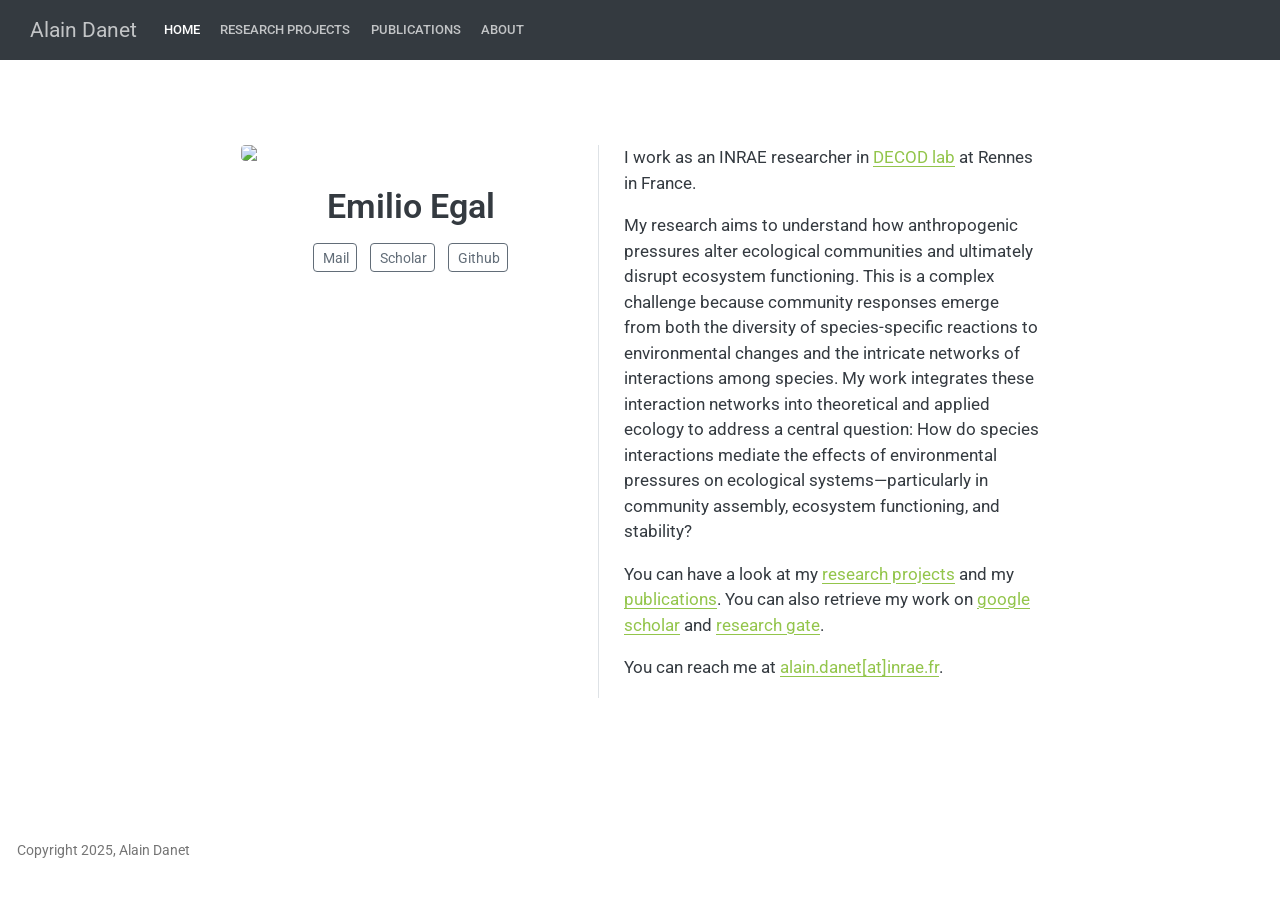
==== docs/index.html @ 9a88ab3a "first launch of website" ====
<!DOCTYPE html>
<html xmlns="http://www.w3.org/1999/xhtml" lang="en" xml:lang="en"><head>

<meta charset="utf-8">
<meta name="generator" content="quarto-1.4.549">

<meta name="viewport" content="width=device-width, initial-scale=1.0, user-scalable=yes">


<title>Alain Danet - Emilio Egal</title>
<style>
code{white-space: pre-wrap;}
span.smallcaps{font-variant: small-caps;}
div.columns{display: flex; gap: min(4vw, 1.5em);}
div.column{flex: auto; overflow-x: auto;}
div.hanging-indent{margin-left: 1.5em; text-indent: -1.5em;}
ul.task-list{list-style: none;}
ul.task-list li input[type="checkbox"] {
  width: 0.8em;
  margin: 0 0.8em 0.2em -1em; /* quarto-specific, see https://github.com/quarto-dev/quarto-cli/issues/4556 */ 
  vertical-align: middle;
}
</style>


<script src="site_libs/quarto-nav/quarto-nav.js"></script>
<script src="site_libs/quarto-nav/headroom.min.js"></script>
<script src="site_libs/clipboard/clipboard.min.js"></script>
<script src="site_libs/quarto-search/autocomplete.umd.js"></script>
<script src="site_libs/quarto-search/fuse.min.js"></script>
<script src="site_libs/quarto-search/quarto-search.js"></script>
<meta name="quarto:offset" content="./">
<link href="./img/logo.png" rel="icon" type="image/png">
<script src="site_libs/quarto-html/quarto.js"></script>
<script src="site_libs/quarto-html/popper.min.js"></script>
<script src="site_libs/quarto-html/tippy.umd.min.js"></script>
<link href="site_libs/quarto-html/tippy.css" rel="stylesheet">
<link href="site_libs/quarto-html/quarto-syntax-highlighting.css" rel="stylesheet" id="quarto-text-highlighting-styles">
<script src="site_libs/bootstrap/bootstrap.min.js"></script>
<link href="site_libs/bootstrap/bootstrap-icons.css" rel="stylesheet">
<link href="site_libs/bootstrap/bootstrap.min.css" rel="stylesheet" id="quarto-bootstrap" data-mode="light">
<script id="quarto-search-options" type="application/json">{
  "location": "navbar",
  "copy-button": false,
  "collapse-after": 3,
  "panel-placement": "end",
  "type": "overlay",
  "limit": 50,
  "keyboard-shortcut": [
    "f",
    "/",
    "s"
  ],
  "show-item-context": false,
  "language": {
    "search-no-results-text": "No results",
    "search-matching-documents-text": "matching documents",
    "search-copy-link-title": "Copy link to search",
    "search-hide-matches-text": "Hide additional matches",
    "search-more-match-text": "more match in this document",
    "search-more-matches-text": "more matches in this document",
    "search-clear-button-title": "Clear",
    "search-text-placeholder": "",
    "search-detached-cancel-button-title": "Cancel",
    "search-submit-button-title": "Submit",
    "search-label": "Search"
  }
}</script>


<link rel="stylesheet" href="styles.css">
</head>

<body class="nav-fixed fullcontent">

<div id="quarto-search-results"></div>
  <header id="quarto-header" class="headroom fixed-top">
    <nav class="navbar navbar-expand-lg " data-bs-theme="dark">
      <div class="navbar-container container-fluid">
      <div class="navbar-brand-container mx-auto">
    <a class="navbar-brand" href="./index.html">
    <span class="navbar-title">Alain Danet</span>
    </a>
  </div>
            <div id="quarto-search" class="" title="Search"></div>
          <button class="navbar-toggler" type="button" data-bs-toggle="collapse" data-bs-target="#navbarCollapse" aria-controls="navbarCollapse" aria-expanded="false" aria-label="Toggle navigation" onclick="if (window.quartoToggleHeadroom) { window.quartoToggleHeadroom(); }">
  <span class="navbar-toggler-icon"></span>
</button>
          <div class="collapse navbar-collapse" id="navbarCollapse">
            <ul class="navbar-nav navbar-nav-scroll me-auto">
  <li class="nav-item">
    <a class="nav-link active" href="./index.html" aria-current="page"> 
<span class="menu-text">Home</span></a>
  </li>  
  <li class="nav-item">
    <a class="nav-link" href="./project.html"> 
<span class="menu-text">Research projects</span></a>
  </li>  
  <li class="nav-item">
    <a class="nav-link" href="./publications.html"> 
<span class="menu-text">Publications</span></a>
  </li>  
  <li class="nav-item">
    <a class="nav-link" href="./about.html"> 
<span class="menu-text">About</span></a>
  </li>  
</ul>
          </div> <!-- /navcollapse -->
          <div class="quarto-navbar-tools">
</div>
      </div> <!-- /container-fluid -->
    </nav>
</header>
<!-- content -->
<div id="quarto-content" class="quarto-container page-columns page-rows-contents page-layout-article page-navbar">
<!-- sidebar -->
<!-- margin-sidebar -->
    
<!-- main -->
<main class="content" id="quarto-document-content">




<div class="quarto-about-trestles content">
  <div class="about-entity">
    <img src="img/alain_capybara_tanya.png" class="about-image
  rounded " style="width: 20em;">
<header id="title-block-header" class="quarto-title-block default">
<div class="quarto-title">
<h1 class="title">Emilio Egal</h1>
</div>
<div class="quarto-title-meta">
  </div>
</header>
    <div class="about-links">
  <a href="mailto:alain.danet@inrae.fr" class="about-link" rel="" target="">
    <i class="bi bi-mailbox"></i>
     <span class="about-link-text">Mail</span>
  </a>
  <a href="https://scholar.google.com/citations?user=iijI6msAAAAJ&amp;hl=en" class="about-link" rel="" target="">
    <i class="bi bi-google"></i>
     <span class="about-link-text">Scholar</span>
  </a>
  <a href="https://github.com/alaindanet" class="about-link" rel="" target="">
    <i class="bi bi-github"></i>
     <span class="about-link-text">Github</span>
  </a>
</div>
  </div>
  <div class="about-contents"><div id="hero-heading">
<p>I work as an INRAE researcher in <a href="https://www.umr-decod.fr/en">DECOD lab</a> at Rennes in France.</p>
<p>My research aims to understand how anthropogenic pressures alter ecological communities and ultimately disrupt ecosystem functioning. This is a complex challenge because community responses emerge from both the diversity of species-specific reactions to environmental changes and the intricate networks of interactions among species. My work integrates these interaction networks into theoretical and applied ecology to address a central question: How do species interactions mediate the effects of environmental pressures on ecological systems—particularly in community assembly, ecosystem functioning, and stability?</p>
<p>You can have a look at my <a href="project.html">research projects</a> and my <a href="publications.html">publications</a>. You can also retrieve my work on <a href="https://scholar.google.com/citations?user=iijI6msAAAAJ&amp;hl=en">google scholar</a> and <a href="https://www.researchgate.net/profile/Alain-Danet">research gate</a>.</p>
<p>You can reach me at <a href="mailto:alain.danet@inrae.fr">alain.danet[at]inrae.fr</a>.</p>
</div></div>
</div>





</main> <!-- /main -->
<script id="quarto-html-after-body" type="application/javascript">
window.document.addEventListener("DOMContentLoaded", function (event) {
  const toggleBodyColorMode = (bsSheetEl) => {
    const mode = bsSheetEl.getAttribute("data-mode");
    const bodyEl = window.document.querySelector("body");
    if (mode === "dark") {
      bodyEl.classList.add("quarto-dark");
      bodyEl.classList.remove("quarto-light");
    } else {
      bodyEl.classList.add("quarto-light");
      bodyEl.classList.remove("quarto-dark");
    }
  }
  const toggleBodyColorPrimary = () => {
    const bsSheetEl = window.document.querySelector("link#quarto-bootstrap");
    if (bsSheetEl) {
      toggleBodyColorMode(bsSheetEl);
    }
  }
  toggleBodyColorPrimary();  
  const isCodeAnnotation = (el) => {
    for (const clz of el.classList) {
      if (clz.startsWith('code-annotation-')) {                     
        return true;
      }
    }
    return false;
  }
  const clipboard = new window.ClipboardJS('.code-copy-button', {
    text: function(trigger) {
      const codeEl = trigger.previousElementSibling.cloneNode(true);
      for (const childEl of codeEl.children) {
        if (isCodeAnnotation(childEl)) {
          childEl.remove();
        }
      }
      return codeEl.innerText;
    }
  });
  clipboard.on('success', function(e) {
    // button target
    const button = e.trigger;
    // don't keep focus
    button.blur();
    // flash "checked"
    button.classList.add('code-copy-button-checked');
    var currentTitle = button.getAttribute("title");
    button.setAttribute("title", "Copied!");
    let tooltip;
    if (window.bootstrap) {
      button.setAttribute("data-bs-toggle", "tooltip");
      button.setAttribute("data-bs-placement", "left");
      button.setAttribute("data-bs-title", "Copied!");
      tooltip = new bootstrap.Tooltip(button, 
        { trigger: "manual", 
          customClass: "code-copy-button-tooltip",
          offset: [0, -8]});
      tooltip.show();    
    }
    setTimeout(function() {
      if (tooltip) {
        tooltip.hide();
        button.removeAttribute("data-bs-title");
        button.removeAttribute("data-bs-toggle");
        button.removeAttribute("data-bs-placement");
      }
      button.setAttribute("title", currentTitle);
      button.classList.remove('code-copy-button-checked');
    }, 1000);
    // clear code selection
    e.clearSelection();
  });
  function tippyHover(el, contentFn, onTriggerFn, onUntriggerFn) {
    const config = {
      allowHTML: true,
      maxWidth: 500,
      delay: 100,
      arrow: false,
      appendTo: function(el) {
          return el.parentElement;
      },
      interactive: true,
      interactiveBorder: 10,
      theme: 'quarto',
      placement: 'bottom-start',
    };
    if (contentFn) {
      config.content = contentFn;
    }
    if (onTriggerFn) {
      config.onTrigger = onTriggerFn;
    }
    if (onUntriggerFn) {
      config.onUntrigger = onUntriggerFn;
    }
    window.tippy(el, config); 
  }
  const noterefs = window.document.querySelectorAll('a[role="doc-noteref"]');
  for (var i=0; i<noterefs.length; i++) {
    const ref = noterefs[i];
    tippyHover(ref, function() {
      // use id or data attribute instead here
      let href = ref.getAttribute('data-footnote-href') || ref.getAttribute('href');
      try { href = new URL(href).hash; } catch {}
      const id = href.replace(/^#\/?/, "");
      const note = window.document.getElementById(id);
      return note.innerHTML;
    });
  }
  const xrefs = window.document.querySelectorAll('a.quarto-xref');
  const processXRef = (id, note) => {
    // Strip column container classes
    const stripColumnClz = (el) => {
      el.classList.remove("page-full", "page-columns");
      if (el.children) {
        for (const child of el.children) {
          stripColumnClz(child);
        }
      }
    }
    stripColumnClz(note)
    if (id === null || id.startsWith('sec-')) {
      // Special case sections, only their first couple elements
      const container = document.createElement("div");
      if (note.children && note.children.length > 2) {
        container.appendChild(note.children[0].cloneNode(true));
        for (let i = 1; i < note.children.length; i++) {
          const child = note.children[i];
          if (child.tagName === "P" && child.innerText === "") {
            continue;
          } else {
            container.appendChild(child.cloneNode(true));
            break;
          }
        }
        if (window.Quarto?.typesetMath) {
          window.Quarto.typesetMath(container);
        }
        return container.innerHTML
      } else {
        if (window.Quarto?.typesetMath) {
          window.Quarto.typesetMath(note);
        }
        return note.innerHTML;
      }
    } else {
      // Remove any anchor links if they are present
      const anchorLink = note.querySelector('a.anchorjs-link');
      if (anchorLink) {
        anchorLink.remove();
      }
      if (window.Quarto?.typesetMath) {
        window.Quarto.typesetMath(note);
      }
      // TODO in 1.5, we should make sure this works without a callout special case
      if (note.classList.contains("callout")) {
        return note.outerHTML;
      } else {
        return note.innerHTML;
      }
    }
  }
  for (var i=0; i<xrefs.length; i++) {
    const xref = xrefs[i];
    tippyHover(xref, undefined, function(instance) {
      instance.disable();
      let url = xref.getAttribute('href');
      let hash = undefined; 
      if (url.startsWith('#')) {
        hash = url;
      } else {
        try { hash = new URL(url).hash; } catch {}
      }
      if (hash) {
        const id = hash.replace(/^#\/?/, "");
        const note = window.document.getElementById(id);
        if (note !== null) {
          try {
            const html = processXRef(id, note.cloneNode(true));
            instance.setContent(html);
          } finally {
            instance.enable();
            instance.show();
          }
        } else {
          // See if we can fetch this
          fetch(url.split('#')[0])
          .then(res => res.text())
          .then(html => {
            const parser = new DOMParser();
            const htmlDoc = parser.parseFromString(html, "text/html");
            const note = htmlDoc.getElementById(id);
            if (note !== null) {
              const html = processXRef(id, note);
              instance.setContent(html);
            } 
          }).finally(() => {
            instance.enable();
            instance.show();
          });
        }
      } else {
        // See if we can fetch a full url (with no hash to target)
        // This is a special case and we should probably do some content thinning / targeting
        fetch(url)
        .then(res => res.text())
        .then(html => {
          const parser = new DOMParser();
          const htmlDoc = parser.parseFromString(html, "text/html");
          const note = htmlDoc.querySelector('main.content');
          if (note !== null) {
            // This should only happen for chapter cross references
            // (since there is no id in the URL)
            // remove the first header
            if (note.children.length > 0 && note.children[0].tagName === "HEADER") {
              note.children[0].remove();
            }
            const html = processXRef(null, note);
            instance.setContent(html);
          } 
        }).finally(() => {
          instance.enable();
          instance.show();
        });
      }
    }, function(instance) {
    });
  }
      let selectedAnnoteEl;
      const selectorForAnnotation = ( cell, annotation) => {
        let cellAttr = 'data-code-cell="' + cell + '"';
        let lineAttr = 'data-code-annotation="' +  annotation + '"';
        const selector = 'span[' + cellAttr + '][' + lineAttr + ']';
        return selector;
      }
      const selectCodeLines = (annoteEl) => {
        const doc = window.document;
        const targetCell = annoteEl.getAttribute("data-target-cell");
        const targetAnnotation = annoteEl.getAttribute("data-target-annotation");
        const annoteSpan = window.document.querySelector(selectorForAnnotation(targetCell, targetAnnotation));
        const lines = annoteSpan.getAttribute("data-code-lines").split(",");
        const lineIds = lines.map((line) => {
          return targetCell + "-" + line;
        })
        let top = null;
        let height = null;
        let parent = null;
        if (lineIds.length > 0) {
            //compute the position of the single el (top and bottom and make a div)
            const el = window.document.getElementById(lineIds[0]);
            top = el.offsetTop;
            height = el.offsetHeight;
            parent = el.parentElement.parentElement;
          if (lineIds.length > 1) {
            const lastEl = window.document.getElementById(lineIds[lineIds.length - 1]);
            const bottom = lastEl.offsetTop + lastEl.offsetHeight;
            height = bottom - top;
          }
          if (top !== null && height !== null && parent !== null) {
            // cook up a div (if necessary) and position it 
            let div = window.document.getElementById("code-annotation-line-highlight");
            if (div === null) {
              div = window.document.createElement("div");
              div.setAttribute("id", "code-annotation-line-highlight");
              div.style.position = 'absolute';
              parent.appendChild(div);
            }
            div.style.top = top - 2 + "px";
            div.style.height = height + 4 + "px";
            div.style.left = 0;
            let gutterDiv = window.document.getElementById("code-annotation-line-highlight-gutter");
            if (gutterDiv === null) {
              gutterDiv = window.document.createElement("div");
              gutterDiv.setAttribute("id", "code-annotation-line-highlight-gutter");
              gutterDiv.style.position = 'absolute';
              const codeCell = window.document.getElementById(targetCell);
              const gutter = codeCell.querySelector('.code-annotation-gutter');
              gutter.appendChild(gutterDiv);
            }
            gutterDiv.style.top = top - 2 + "px";
            gutterDiv.style.height = height + 4 + "px";
          }
          selectedAnnoteEl = annoteEl;
        }
      };
      const unselectCodeLines = () => {
        const elementsIds = ["code-annotation-line-highlight", "code-annotation-line-highlight-gutter"];
        elementsIds.forEach((elId) => {
          const div = window.document.getElementById(elId);
          if (div) {
            div.remove();
          }
        });
        selectedAnnoteEl = undefined;
      };
        // Handle positioning of the toggle
    window.addEventListener(
      "resize",
      throttle(() => {
        elRect = undefined;
        if (selectedAnnoteEl) {
          selectCodeLines(selectedAnnoteEl);
        }
      }, 10)
    );
    function throttle(fn, ms) {
    let throttle = false;
    let timer;
      return (...args) => {
        if(!throttle) { // first call gets through
            fn.apply(this, args);
            throttle = true;
        } else { // all the others get throttled
            if(timer) clearTimeout(timer); // cancel #2
            timer = setTimeout(() => {
              fn.apply(this, args);
              timer = throttle = false;
            }, ms);
        }
      };
    }
      // Attach click handler to the DT
      const annoteDls = window.document.querySelectorAll('dt[data-target-cell]');
      for (const annoteDlNode of annoteDls) {
        annoteDlNode.addEventListener('click', (event) => {
          const clickedEl = event.target;
          if (clickedEl !== selectedAnnoteEl) {
            unselectCodeLines();
            const activeEl = window.document.querySelector('dt[data-target-cell].code-annotation-active');
            if (activeEl) {
              activeEl.classList.remove('code-annotation-active');
            }
            selectCodeLines(clickedEl);
            clickedEl.classList.add('code-annotation-active');
          } else {
            // Unselect the line
            unselectCodeLines();
            clickedEl.classList.remove('code-annotation-active');
          }
        });
      }
  const findCites = (el) => {
    const parentEl = el.parentElement;
    if (parentEl) {
      const cites = parentEl.dataset.cites;
      if (cites) {
        return {
          el,
          cites: cites.split(' ')
        };
      } else {
        return findCites(el.parentElement)
      }
    } else {
      return undefined;
    }
  };
  var bibliorefs = window.document.querySelectorAll('a[role="doc-biblioref"]');
  for (var i=0; i<bibliorefs.length; i++) {
    const ref = bibliorefs[i];
    const citeInfo = findCites(ref);
    if (citeInfo) {
      tippyHover(citeInfo.el, function() {
        var popup = window.document.createElement('div');
        citeInfo.cites.forEach(function(cite) {
          var citeDiv = window.document.createElement('div');
          citeDiv.classList.add('hanging-indent');
          citeDiv.classList.add('csl-entry');
          var biblioDiv = window.document.getElementById('ref-' + cite);
          if (biblioDiv) {
            citeDiv.innerHTML = biblioDiv.innerHTML;
          }
          popup.appendChild(citeDiv);
        });
        return popup.innerHTML;
      });
    }
  }
});
</script>
</div> <!-- /content -->
<footer class="footer">
  <div class="nav-footer">
    <div class="nav-footer-left">
<p>Copyright 2025, Alain Danet</p>
</div>   
    <div class="nav-footer-center">
      &nbsp;
    </div>
    <div class="nav-footer-right">
      <ul class="footer-items list-unstyled">
    <li class="nav-item compact">
    <a class="nav-link" href="https://github.com/alaindanet">
      <i class="bi bi-github" role="img">
</i> 
    </a>
  </li>  
</ul>
    </div>
  </div>
</footer>




</body></html>
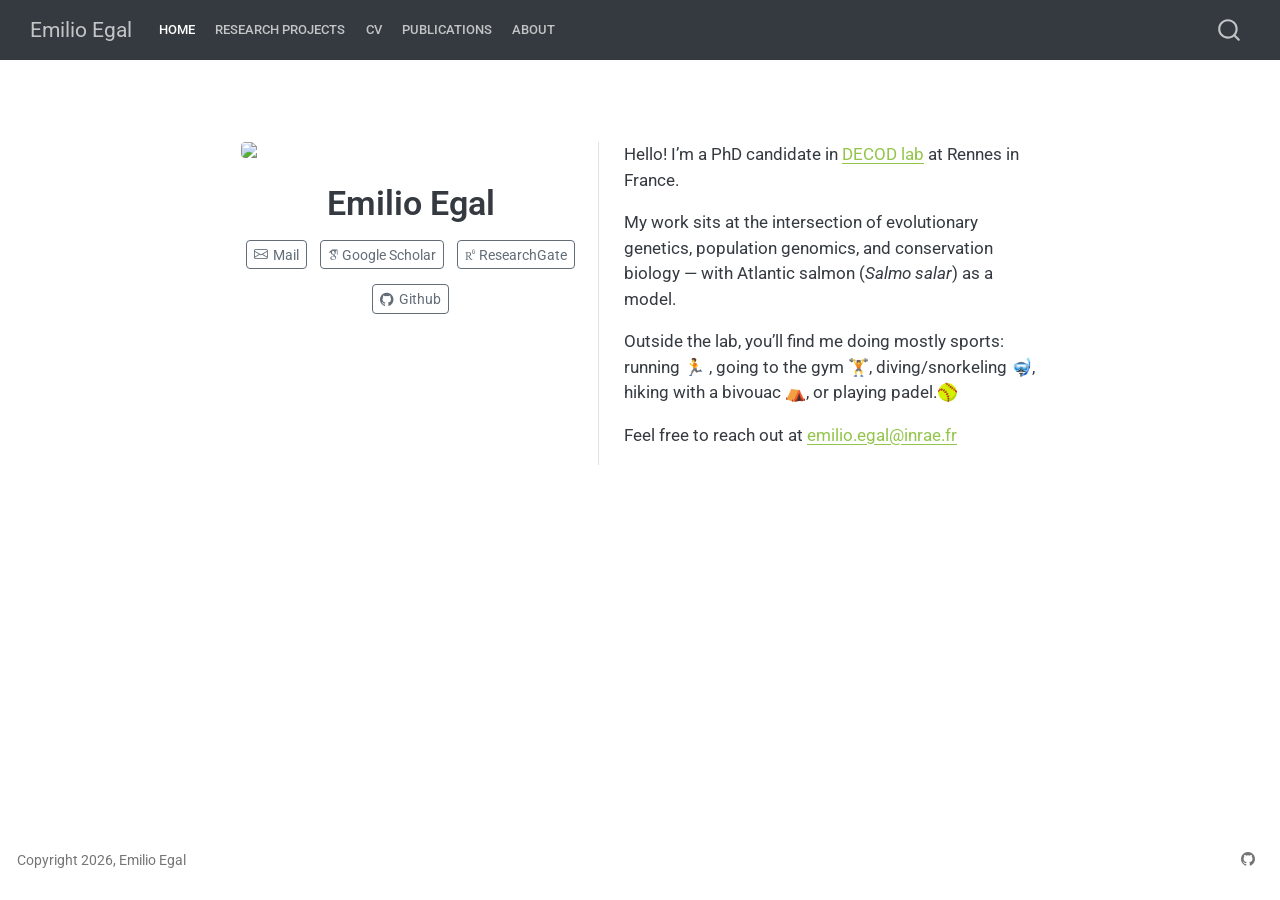
==== commit bf6fefad: "Update website" ====
--- a/docs/index.html
+++ b/docs/index.html
@@ -7,7 +7,7 @@
 <meta name="viewport" content="width=device-width, initial-scale=1.0, user-scalable=yes">
 
 
-<title>Alain Danet - Emilio Egal</title>
+<title>Emilio Egal</title>
 <style>
 code{white-space: pre-wrap;}
 span.smallcaps{font-variant: small-caps;}
@@ -30,7 +30,7 @@
 <script src="site_libs/quarto-search/fuse.min.js"></script>
 <script src="site_libs/quarto-search/quarto-search.js"></script>
 <meta name="quarto:offset" content="./">
-<link href="./img/logo.png" rel="icon" type="image/png">
+<link href="./img/dna_logo.png" rel="icon" type="image/png">
 <script src="site_libs/quarto-html/quarto.js"></script>
 <script src="site_libs/quarto-html/popper.min.js"></script>
 <script src="site_libs/quarto-html/tippy.umd.min.js"></script>
@@ -39,6 +39,8 @@
 <script src="site_libs/bootstrap/bootstrap.min.js"></script>
 <link href="site_libs/bootstrap/bootstrap-icons.css" rel="stylesheet">
 <link href="site_libs/bootstrap/bootstrap.min.css" rel="stylesheet" id="quarto-bootstrap" data-mode="light">
+<link href="site_libs/quarto-contrib/academicons-1.9.4/all.css" rel="stylesheet">
+<link href="site_libs/quarto-contrib/academicons-1.9.4/size.css" rel="stylesheet">
 <script id="quarto-search-options" type="application/json">{
   "location": "navbar",
   "copy-button": false,
@@ -79,7 +81,7 @@
       <div class="navbar-container container-fluid">
       <div class="navbar-brand-container mx-auto">
     <a class="navbar-brand" href="./index.html">
-    <span class="navbar-title">Alain Danet</span>
+    <span class="navbar-title">Emilio Egal</span>
     </a>
   </div>
             <div id="quarto-search" class="" title="Search"></div>
@@ -95,6 +97,10 @@
   <li class="nav-item">
     <a class="nav-link" href="./project.html"> 
 <span class="menu-text">Research projects</span></a>
+  </li>  
+  <li class="nav-item">
+    <a class="nav-link" href="./CV.html"> 
+<span class="menu-text">CV</span></a>
   </li>  
   <li class="nav-item">
     <a class="nav-link" href="./publications.html"> 
@@ -124,7 +130,7 @@
 
 <div class="quarto-about-trestles content">
   <div class="about-entity">
-    <img src="img/alain_capybara_tanya.png" class="about-image
+    <img src="img/emilio_profile_photo.JPG" class="about-image
   rounded " style="width: 20em;">
 <header id="title-block-header" class="quarto-title-block default">
 <div class="quarto-title">
@@ -134,25 +140,27 @@
   </div>
 </header>
     <div class="about-links">
-  <a href="mailto:alain.danet@inrae.fr" class="about-link" rel="" target="">
-    <i class="bi bi-mailbox"></i>
+  <a href="mailto:emilio.egal@inrae.fr" class="about-link" rel="" target="">
+    <i class="bi bi-envelope"></i>
      <span class="about-link-text">Mail</span>
   </a>
-  <a href="https://scholar.google.com/citations?user=iijI6msAAAAJ&amp;hl=en" class="about-link" rel="" target="">
-    <i class="bi bi-google"></i>
-     <span class="about-link-text">Scholar</span>
+  <a href="https://scholar.google.com/citations?user=6egnV8QAAAAJ&amp;hl=fr" class="about-link" rel="" target="">
+     <span class="about-link-text"><i class="ai  ai-google-scholar" aria-label="google-scholar"></i> Google Scholar</span>
   </a>
-  <a href="https://github.com/alaindanet" class="about-link" rel="" target="">
+  <a href="https://www.researchgate.net/profile/Emilio-Egal-2" class="about-link" rel="" target="">
+     <span class="about-link-text"><i class="ai  ai-researchgate" aria-label="researchgate"></i> ResearchGate</span>
+  </a>
+  <a href="https://github.com/EmilioEgal" class="about-link" rel="" target="">
     <i class="bi bi-github"></i>
      <span class="about-link-text">Github</span>
   </a>
 </div>
   </div>
   <div class="about-contents"><div id="hero-heading">
-<p>I work as an INRAE researcher in <a href="https://www.umr-decod.fr/en">DECOD lab</a> at Rennes in France.</p>
-<p>My research aims to understand how anthropogenic pressures alter ecological communities and ultimately disrupt ecosystem functioning. This is a complex challenge because community responses emerge from both the diversity of species-specific reactions to environmental changes and the intricate networks of interactions among species. My work integrates these interaction networks into theoretical and applied ecology to address a central question: How do species interactions mediate the effects of environmental pressures on ecological systems—particularly in community assembly, ecosystem functioning, and stability?</p>
-<p>You can have a look at my <a href="project.html">research projects</a> and my <a href="publications.html">publications</a>. You can also retrieve my work on <a href="https://scholar.google.com/citations?user=iijI6msAAAAJ&amp;hl=en">google scholar</a> and <a href="https://www.researchgate.net/profile/Alain-Danet">research gate</a>.</p>
-<p>You can reach me at <a href="mailto:alain.danet@inrae.fr">alain.danet[at]inrae.fr</a>.</p>
+<p>Hello! I’m a PhD candidate in <a href="https://www.umr-decod.fr/en">DECOD lab</a> at Rennes in France.</p>
+<p>My work sits at the intersection of evolutionary genetics, population genomics, and conservation biology — with Atlantic salmon (<em>Salmo salar</em>) as a model.</p>
+<p>Outside the lab, you’ll find me doing mostly sports: running 🏃 , going to the gym 🏋️, diving/snorkeling 🤿, hiking with a bivouac ⛺, or playing padel.🥎</p>
+<p>Feel free to reach out at <a href="mailto:emilio.egal@inrae.fr">emilio.egal@inrae.fr</a></p>
 </div></div>
 </div>
 
@@ -545,7 +553,7 @@
 <footer class="footer">
   <div class="nav-footer">
     <div class="nav-footer-left">
-<p>Copyright 2025, Alain Danet</p>
+<p>Copyright 2026, Emilio Egal</p>
 </div>   
     <div class="nav-footer-center">
       &nbsp;
@@ -553,7 +561,7 @@
     <div class="nav-footer-right">
       <ul class="footer-items list-unstyled">
     <li class="nav-item compact">
-    <a class="nav-link" href="https://github.com/alaindanet">
+    <a class="nav-link" href="https://github.com/EmilioEgal">
       <i class="bi bi-github" role="img">
 </i> 
     </a>
--- a/docs/site_libs/quarto-html/quarto-syntax-highlighting.css
+++ b/docs/site_libs/quarto-html/quarto-syntax-highlighting.css
@@ -0,0 +1,203 @@
+/* quarto syntax highlight colors */
+:root {
+  --quarto-hl-ot-color: #003B4F;
+  --quarto-hl-at-color: #657422;
+  --quarto-hl-ss-color: #20794D;
+  --quarto-hl-an-color: #5E5E5E;
+  --quarto-hl-fu-color: #4758AB;
+  --quarto-hl-st-color: #20794D;
+  --quarto-hl-cf-color: #003B4F;
+  --quarto-hl-op-color: #5E5E5E;
+  --quarto-hl-er-color: #AD0000;
+  --quarto-hl-bn-color: #AD0000;
+  --quarto-hl-al-color: #AD0000;
+  --quarto-hl-va-color: #111111;
+  --quarto-hl-bu-color: inherit;
+  --quarto-hl-ex-color: inherit;
+  --quarto-hl-pp-color: #AD0000;
+  --quarto-hl-in-color: #5E5E5E;
+  --quarto-hl-vs-color: #20794D;
+  --quarto-hl-wa-color: #5E5E5E;
+  --quarto-hl-do-color: #5E5E5E;
+  --quarto-hl-im-color: #00769E;
+  --quarto-hl-ch-color: #20794D;
+  --quarto-hl-dt-color: #AD0000;
+  --quarto-hl-fl-color: #AD0000;
+  --quarto-hl-co-color: #5E5E5E;
+  --quarto-hl-cv-color: #5E5E5E;
+  --quarto-hl-cn-color: #8f5902;
+  --quarto-hl-sc-color: #5E5E5E;
+  --quarto-hl-dv-color: #AD0000;
+  --quarto-hl-kw-color: #003B4F;
+}
+
+/* other quarto variables */
+:root {
+  --quarto-font-monospace: SFMono-Regular, Menlo, Monaco, Consolas, "Liberation Mono", "Courier New", monospace;
+}
+
+pre > code.sourceCode > span {
+  color: #003B4F;
+}
+
+code span {
+  color: #003B4F;
+}
+
+code.sourceCode > span {
+  color: #003B4F;
+}
+
+div.sourceCode,
+div.sourceCode pre.sourceCode {
+  color: #003B4F;
+}
+
+code span.ot {
+  color: #003B4F;
+  font-style: inherit;
+}
+
+code span.at {
+  color: #657422;
+  font-style: inherit;
+}
+
+code span.ss {
+  color: #20794D;
+  font-style: inherit;
+}
+
+code span.an {
+  color: #5E5E5E;
+  font-style: inherit;
+}
+
+code span.fu {
+  color: #4758AB;
+  font-style: inherit;
+}
+
+code span.st {
+  color: #20794D;
+  font-style: inherit;
+}
+
+code span.cf {
+  color: #003B4F;
+  font-style: inherit;
+}
+
+code span.op {
+  color: #5E5E5E;
+  font-style: inherit;
+}
+
+code span.er {
+  color: #AD0000;
+  font-style: inherit;
+}
+
+code span.bn {
+  color: #AD0000;
+  font-style: inherit;
+}
+
+code span.al {
+  color: #AD0000;
+  font-style: inherit;
+}
+
+code span.va {
+  color: #111111;
+  font-style: inherit;
+}
+
+code span.bu {
+  font-style: inherit;
+}
+
+code span.ex {
+  font-style: inherit;
+}
+
+code span.pp {
+  color: #AD0000;
+  font-style: inherit;
+}
+
+code span.in {
+  color: #5E5E5E;
+  font-style: inherit;
+}
+
+code span.vs {
+  color: #20794D;
+  font-style: inherit;
+}
+
+code span.wa {
+  color: #5E5E5E;
+  font-style: italic;
+}
+
+code span.do {
+  color: #5E5E5E;
+  font-style: italic;
+}
+
+code span.im {
+  color: #00769E;
+  font-style: inherit;
+}
+
+code span.ch {
+  color: #20794D;
+  font-style: inherit;
+}
+
+code span.dt {
+  color: #AD0000;
+  font-style: inherit;
+}
+
+code span.fl {
+  color: #AD0000;
+  font-style: inherit;
+}
+
+code span.co {
+  color: #5E5E5E;
+  font-style: inherit;
+}
+
+code span.cv {
+  color: #5E5E5E;
+  font-style: italic;
+}
+
+code span.cn {
+  color: #8f5902;
+  font-style: inherit;
+}
+
+code span.sc {
+  color: #5E5E5E;
+  font-style: inherit;
+}
+
+code span.dv {
+  color: #AD0000;
+  font-style: inherit;
+}
+
+code span.kw {
+  color: #003B4F;
+  font-style: inherit;
+}
+
+.prevent-inlining {
+  content: "</";
+}
+
+/*# sourceMappingURL=debc5d5d77c3f9108843748ff7464032.css.map */
--- a/docs/site_libs/quarto-contrib/academicons-1.9.4/all.css
+++ b/docs/site_libs/quarto-contrib/academicons-1.9.4/all.css
@@ -0,0 +1,738 @@
+/*
+ *  Academicons 1.9.4 by James Walsh (https://github.com/jpswalsh) and Katja Bercic (https://github.com/katjabercic)
+ *  Fonts generated using FontForge - https://fontforge.org
+ *  Square icons designed to be used alongside Font Awesome square icons - https://fortawesome.github.io/Font-Awesome/
+ *  Licenses - Font: SIL OFL 1.1, CSS: MIT License
+ */
+@font-face {
+  font-family: 'Academicons';
+  font-style: normal;
+  font-weight: 400;
+  font-display: block;
+  src: url('1e21o67/academicons.eot');
+  src: url('1e21o67/academicons.eot') format('embedded-opentype'),
+    url('1e21o67/academicons.ttf') format('truetype'),
+    url('1e21o67/academicons.woff') format('woff'),
+    url('1e21o67/academicons.svg') format('svg');
+}
+
+.ai {
+  font-family: 'Academicons';
+  font-weight: 400;
+  -moz-osx-font-smoothing: grayscale;
+  -webkit-font-smoothing: antialiased;
+  display: inline-block;
+  font-style: normal;
+  font-variant: normal;
+  text-rendering: auto;
+  line-height: 1;
+}
+
+.ai-academia:before {
+  content: "\e9af";
+}
+
+.ai-academia-square:before {
+  content: "\e93d";
+}
+
+.ai-acclaim:before {
+  content: "\e92e";
+}
+
+.ai-acclaim-square:before {
+  content: "\e93a";
+}
+
+.ai-acm:before {
+  content: "\e93c";
+}
+
+.ai-acm-square:before {
+  content: "\e95d";
+}
+
+.ai-acmdl:before {
+  content: "\e96a";
+}
+
+.ai-acmdl-square:before {
+  content: "\e9d3";
+}
+
+.ai-ads:before {
+  content: "\e9cb";
+}
+
+.ai-ads-square:before {
+  content: "\e94a";
+}
+
+.ai-africarxiv:before {
+  content: "\e91b";
+}
+
+.ai-africarxiv-square:before {
+  content: "\e90b";
+}
+
+.ai-archive:before {
+  content: "\e955";
+}
+
+.ai-archive-square:before {
+  content: "\e956";
+}
+
+.ai-arxiv:before {
+  content: "\e974";
+}
+
+.ai-arxiv-square:before {
+  content: "\e9a6";
+}
+
+.ai-biorxiv:before {
+  content: "\e9a2";
+}
+
+.ai-biorxiv-square:before {
+  content: "\e98b";
+}
+
+.ai-ceur:before {
+  content: "\e96d";
+}
+
+.ai-ceur-square:before {
+  content: "\e92f";
+}
+
+.ai-ciencia-vitae:before {
+  content: "\e912";
+}
+
+.ai-ciencia-vitae-square:before {
+  content: "\e913";
+}
+
+.ai-clarivate:before {
+  content: "\e924";
+}
+
+.ai-clarivate-square:before {
+  content: "\e925";
+}
+
+.ai-closed-access:before {
+  content: "\e942";
+}
+
+.ai-closed-access-square:before {
+  content: "\e943";
+}
+
+.ai-conversation:before {
+  content: "\e94c";
+}
+
+.ai-conversation-square:before {
+  content: "\e915";
+}
+
+.ai-coursera:before {
+  content: "\e95f";
+}
+
+.ai-coursera-square:before {
+  content: "\e97f";
+}
+
+.ai-crossref:before {
+  content: "\e918";
+}
+
+.ai-crossref-square:before {
+  content: "\e919";
+}
+
+.ai-cv:before {
+  content: "\e9a5";
+}
+
+.ai-cv-square:before {
+  content: "\e90a";
+}
+
+.ai-datacite:before {
+  content: "\e91c";
+}
+
+.ai-datacite-square:before {
+  content: "\e91d";
+}
+
+.ai-dataverse:before {
+  content: "\e9f7";
+}
+
+.ai-dataverse-square:before {
+  content: "\e9e4";
+}
+
+.ai-dblp:before {
+  content: "\e94f";
+}
+
+.ai-dblp-square:before {
+  content: "\e93f";
+}
+
+.ai-depsy:before {
+  content: "\e97a";
+}
+
+.ai-depsy-square:before {
+  content: "\e94b";
+}
+
+.ai-doi:before {
+  content: "\e97e";
+}
+
+.ai-doi-square:before {
+  content: "\e98f";
+}
+
+.ai-dryad:before {
+  content: "\e97c";
+}
+
+.ai-dryad-square:before {
+  content: "\e98c";
+}
+
+.ai-elsevier:before {
+  content: "\e961";
+}
+
+.ai-elsevier-square:before {
+  content: "\e910";
+}
+
+.ai-figshare:before {
+  content: "\e981";
+}
+
+.ai-figshare-square:before {
+  content: "\e9e7";
+}
+
+.ai-google-scholar:before {
+  content: "\e9d4";
+}
+
+.ai-google-scholar-square:before {
+  content: "\e9f9";
+}
+
+.ai-hal:before {
+  content: "\e92c";
+}
+
+.ai-hal-square:before {
+  content: "\e92d";
+}
+
+.ai-hypothesis:before {
+  content: "\e95a";
+}
+
+.ai-hypothesis-square:before {
+  content: "\e95b";
+}
+
+.ai-ideas-repec:before {
+  content: "\e9ed";
+}
+
+.ai-ideas-repec-square:before {
+  content: "\e9f8";
+}
+
+.ai-ieee:before {
+  content: "\e929";
+}
+
+.ai-ieee-square:before {
+  content: "\e9b9";
+}
+
+.ai-impactstory:before {
+  content: "\e9cf";
+}
+
+.ai-impactstory-square:before {
+  content: "\e9aa";
+}
+
+.ai-inaturalist:before {
+  content: "\e900";
+}
+
+.ai-inaturalist-square:before {
+  content: "\e901";
+}
+
+.ai-inpn:before {
+  content: "\e902";
+}
+
+.ai-inpn-square:before {
+  content: "\e903";
+}
+
+.ai-inspire:before {
+  content: "\e9e9";
+}
+
+.ai-inspire-square:before {
+  content: "\e9fe";
+}
+
+.ai-isidore:before {
+  content: "\e936";
+}
+
+.ai-isidore-square:before {
+  content: "\e954";
+}
+
+.ai-isni:before {
+  content: "\e957";
+}
+
+.ai-isni-square:before {
+  content: "\e958";
+}
+
+.ai-jstor:before {
+  content: "\e938";
+}
+
+.ai-jstor-square:before {
+  content: "\e944";
+}
+
+.ai-lattes:before {
+  content: "\e9b3";
+}
+
+.ai-lattes-square:before {
+  content: "\e99c";
+}
+
+.ai-mathoverflow:before {
+  content: "\e9f6";
+}
+
+.ai-mathoverflow-square:before {
+  content: "\e97b";
+}
+
+.ai-mendeley:before {
+  content: "\e9f0";
+}
+
+.ai-mendeley-square:before {
+  content: "\e9f3";
+}
+
+.ai-moodle:before {
+  content: "\e907";
+}
+
+.ai-moodle-square:before {
+  content: "\e908";
+}
+
+.ai-mtmt:before {
+  content: "\e950";
+}
+
+.ai-mtmt-square:before {
+  content: "\e951";
+}
+
+.ai-nakala:before {
+  content: "\e940";
+}
+
+.ai-nakala-square:before {
+  content: "\e941";
+}
+
+.ai-obp:before {
+  content: "\e92a";
+}
+
+.ai-obp-square:before {
+  content: "\e92b";
+}
+
+.ai-open-access:before {
+  content: "\e939";
+}
+
+.ai-open-access-square:before {
+  content: "\e9f4";
+}
+
+.ai-open-data:before {
+  content: "\e966";
+}
+
+.ai-open-data-square:before {
+  content: "\e967";
+}
+
+.ai-open-materials:before {
+  content: "\e968";
+}
+
+.ai-open-materials-square:before {
+  content: "\e969";
+}
+
+.ai-openedition:before {
+  content: "\e946";
+}
+
+.ai-openedition-square:before {
+  content: "\e947";
+}
+
+.ai-orcid:before {
+  content: "\e9d9";
+}
+
+.ai-orcid-square:before {
+  content: "\e9c3";
+}
+
+.ai-osf:before {
+  content: "\e9ef";
+}
+
+.ai-osf-square:before {
+  content: "\e931";
+}
+
+.ai-overleaf:before {
+  content: "\e914";
+}
+
+.ai-overleaf-square:before {
+  content: "\e98d";
+}
+
+.ai-philpapers:before {
+  content: "\e98a";
+}
+
+.ai-philpapers-square:before {
+  content: "\e96f";
+}
+
+.ai-piazza:before {
+  content: "\e99a";
+}
+
+.ai-piazza-square:before {
+  content: "\e90c";
+}
+
+.ai-preregistered:before {
+  content: "\e906";
+}
+
+.ai-preregistered-square:before {
+  content: "\e96b";
+}
+
+.ai-protocols:before {
+  content: "\e952";
+}
+
+.ai-protocols-square:before {
+  content: "\e953";
+}
+
+.ai-psyarxiv:before {
+  content: "\e90e";
+}
+
+.ai-psyarxiv-square:before {
+  content: "\e90f";
+}
+
+.ai-publons:before {
+  content: "\e937";
+}
+
+.ai-publons-square:before {
+  content: "\e94e";
+}
+
+.ai-pubmed:before {
+  content: "\e99f";
+}
+
+.ai-pubmed-square:before {
+  content: "\e97d";
+}
+
+.ai-pubpeer:before {
+  content: "\e922";
+}
+
+.ai-pubpeer-square:before {
+  content: "\e923";
+}
+
+.ai-researcherid:before {
+  content: "\e91a";
+}
+
+.ai-researcherid-square:before {
+  content: "\e95c";
+}
+
+.ai-researchgate:before {
+  content: "\e95e";
+}
+
+.ai-researchgate-square:before {
+  content: "\e99e";
+}
+
+.ai-ror:before {
+  content: "\e948";
+}
+
+.ai-ror-square:before {
+  content: "\e949";
+}
+
+.ai-sci-hub:before {
+  content: "\e959";
+}
+
+.ai-sci-hub-square:before {
+  content: "\e905";
+}
+
+.ai-scirate:before {
+  content: "\e98e";
+}
+
+.ai-scirate-square:before {
+  content: "\e99d";
+}
+
+.ai-scopus:before {
+  content: "\e91e";
+}
+
+.ai-scopus-square:before {
+  content: "\e91f";
+}
+
+.ai-semantic-scholar:before {
+  content: "\e96e";
+}
+
+.ai-semantic-scholar-square:before {
+  content: "\e96c";
+}
+
+.ai-springer:before {
+  content: "\e928";
+}
+
+.ai-springer-square:before {
+  content: "\e99b";
+}
+
+.ai-ssrn:before {
+  content: "\e916";
+}
+
+.ai-ssrn-square:before {
+  content: "\e917";
+}
+
+.ai-stackoverflow:before {
+  content: "\e920";
+}
+
+.ai-stackoverflow-square:before {
+  content: "\e921";
+}
+
+.ai-viaf:before {
+  content: "\e933";
+}
+
+.ai-viaf-square:before {
+  content: "\e934";
+}
+
+.ai-wiley:before {
+  content: "\e926";
+}
+
+.ai-wiley-square:before {
+  content: "\e927";
+}
+
+.ai-zenodo:before {
+  content: "\e911";
+}
+
+.ai-zotero:before {
+  content: "\e962";
+}
+
+.ai-zotero-square:before {
+  content: "\e932";
+}
+
+/*  Duplication of the FontAwesome style classes using 'ai' in place of 'fa'. */
+.ai-lg {
+  font-size: 1.33333em;
+  line-height: 0.75em;
+  vertical-align: -.0667em;
+}
+
+.ai-xs {
+  font-size: .75em;
+}
+
+.ai-sm {
+  font-size: .875em;
+}
+
+.ai-1x {
+  font-size: 1em;
+}
+
+.ai-2x {
+  font-size: 2em;
+}
+
+.ai-3x {
+  font-size: 3em;
+}
+
+.ai-4x {
+  font-size: 4em;
+}
+
+.ai-5x {
+  font-size: 5em;
+}
+
+.ai-6x {
+  font-size: 6em;
+}
+
+.ai-7x {
+  font-size: 7em;
+}
+
+.ai-8x {
+  font-size: 8em;
+}
+
+.ai-9x {
+  font-size: 9em;
+}
+
+.ai-10x {
+  font-size: 10em;
+}
+
+.ai-fw {
+  text-align: center;
+  width: 1.25em;
+}
+
+.ai-ul {
+  list-style-type: none;
+  margin-left: 2.5em;
+  padding-left: 0;
+}
+
+.ai-ul>li {
+  position: relative;
+}
+
+.ai-li {
+  left: -2em;
+  position: absolute;
+  text-align: center;
+  width: 2em;
+  line-height: inherit;
+}
+
+.ai-border {
+  border: solid 0.08em #eee;
+  border-radius: .1em;
+  padding: .2em .25em .15em;
+}
+
+.ai-pull-left {
+  float: left;
+}
+
+.ai-pull-right {
+  float: right;
+}
+
+.ai.ai-pull-left {
+  margin-right: .3em;
+}
+
+.ai.ai-pull-right {
+  margin-right: .3em;
+}
+
+.ai-stack {
+  display: inline-block;
+  height: 2em;
+  line-height: 2em;
+  position: relative;
+  vertical-align: middle;
+  width: 2.5em;
+}
+
+.ai-stack-1x,
+.ai-stack-2x {
+  left: 0;
+  position: absolute;
+  text-align: center;
+  width: 100%;
+}
+
+.ai-stack-1x {
+  line-height: inherit;
+}
+
+.ai-stack-2x {
+  font-size: 2em;
+}
+
+.ai-inverse {
+  color: #fff;
+}
--- a/docs/site_libs/quarto-contrib/academicons-1.9.4/size.css
+++ b/docs/site_libs/quarto-contrib/academicons-1.9.4/size.css
@@ -0,0 +1,115 @@
+.ai-tiny {
+  font-size: 0.5em;
+}
+
+.ai-scriptsize {
+  font-size: 0.7em;
+}
+
+.ai-footnotesize {
+  font-size: 0.8em;
+}
+
+.ai-small {
+  font-size: 0.9em;
+}
+
+.ai-normalsize {
+  font-size: 1em;
+}
+
+.ai-large {
+  font-size: 1.2em;
+}
+
+.ai-Large {
+  font-size: 1.5em;
+}
+
+.ai-LARGE {
+  font-size: 1.75em;
+}
+
+.ai-huge {
+  font-size: 2em;
+}
+
+.ai-Huge {
+  font-size: 2.5em;
+}
+
+.ai-1x {
+  font-size: 1em;
+}
+
+.ai-2x {
+  font-size: 2em;
+}
+
+.ai-3x {
+  font-size: 3em;
+}
+
+.ai-4x {
+  font-size: 4em;
+}
+
+.ai-5x {
+  font-size: 5em;
+}
+
+.ai-6x {
+  font-size: 6em;
+}
+
+.ai-7x {
+  font-size: 7em;
+}
+
+.ai-8x {
+  font-size: 8em;
+}
+
+.ai-9x {
+  font-size: 9em;
+}
+
+.ai-10x {
+  font-size: 10em;
+}
+
+.ai-2xs {
+  font-size: 0.625em;
+  line-height: 0.1em;
+  vertical-align: 0.225em;
+}
+
+.ai-xs {
+  font-size: 0.75em;
+  line-height: 0.08333em;
+  vertical-align: 0.125em;
+}
+
+.ai-sm {
+  font-size: 0.875em;
+  line-height: 0.07143em;
+  vertical-align: 0.05357em;
+}
+
+.ai-lg {
+  font-size: 1.25em;
+  line-height: 0.05em;
+  vertical-align: -0.075em;
+}
+
+.ai-xl {
+  font-size: 1.5em;
+  line-height: 0.04167em;
+  vertical-align: -0.125em;
+}
+
+.ai-2xl {
+  font-size: 2em;
+  line-height: 0.03125em;
+  vertical-align: -0.1875em;
+}
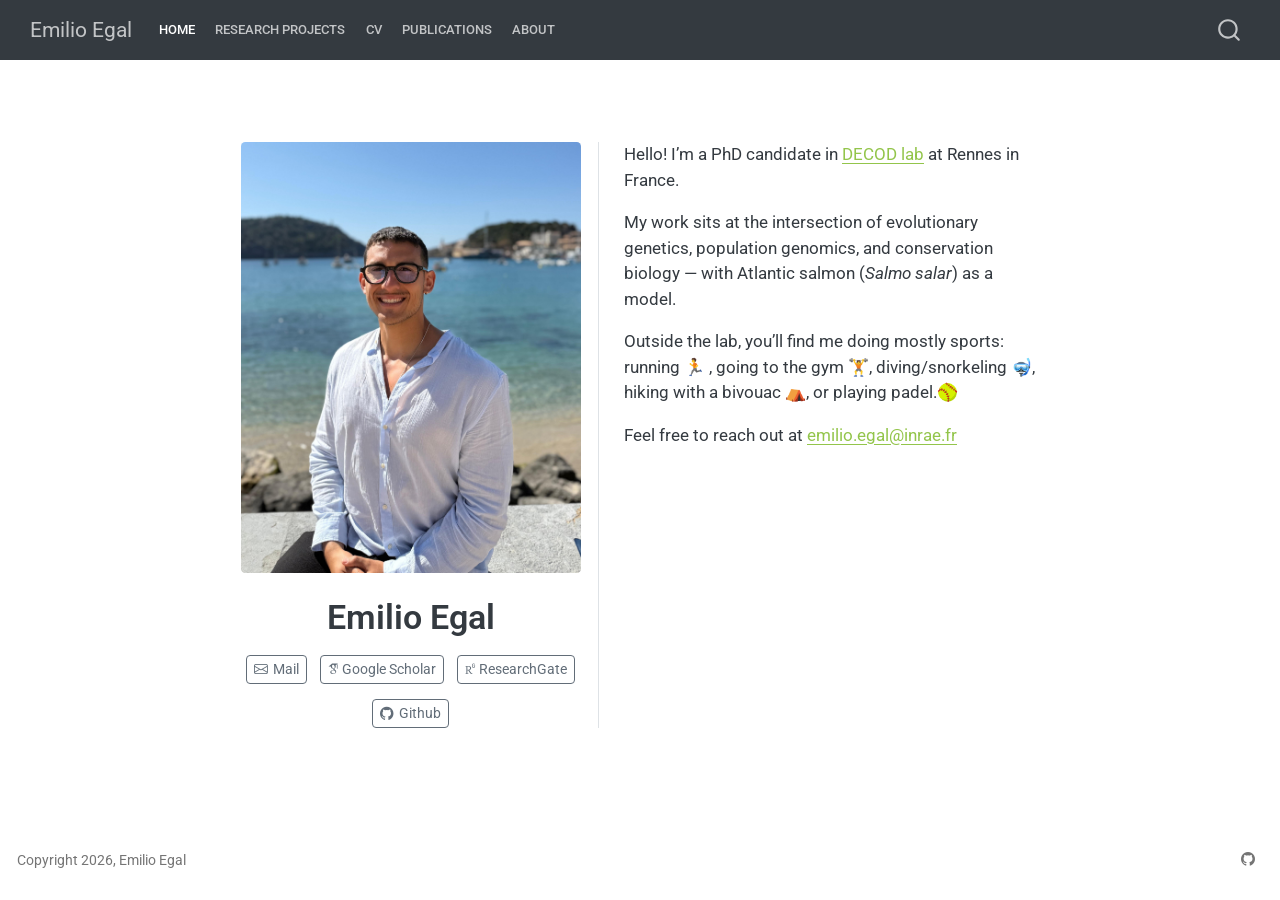
==== commit afadd7db: "Update website" ====
--- a/docs/index.html
+++ b/docs/index.html
@@ -30,7 +30,7 @@
 <script src="site_libs/quarto-search/fuse.min.js"></script>
 <script src="site_libs/quarto-search/quarto-search.js"></script>
 <meta name="quarto:offset" content="./">
-<link href="./img/dna_logo.png" rel="icon" type="image/png">
+<link href="./about/dna_logo.svg" rel="icon" type="image/svg+xml">
 <script src="site_libs/quarto-html/quarto.js"></script>
 <script src="site_libs/quarto-html/popper.min.js"></script>
 <script src="site_libs/quarto-html/tippy.umd.min.js"></script>
@@ -130,7 +130,7 @@
 
 <div class="quarto-about-trestles content">
   <div class="about-entity">
-    <img src="img/emilio_profile_photo.JPG" class="about-image
+    <img src="about/emilio_photo_profile.JPG" class="about-image
   rounded " style="width: 20em;">
 <header id="title-block-header" class="quarto-title-block default">
 <div class="quarto-title">
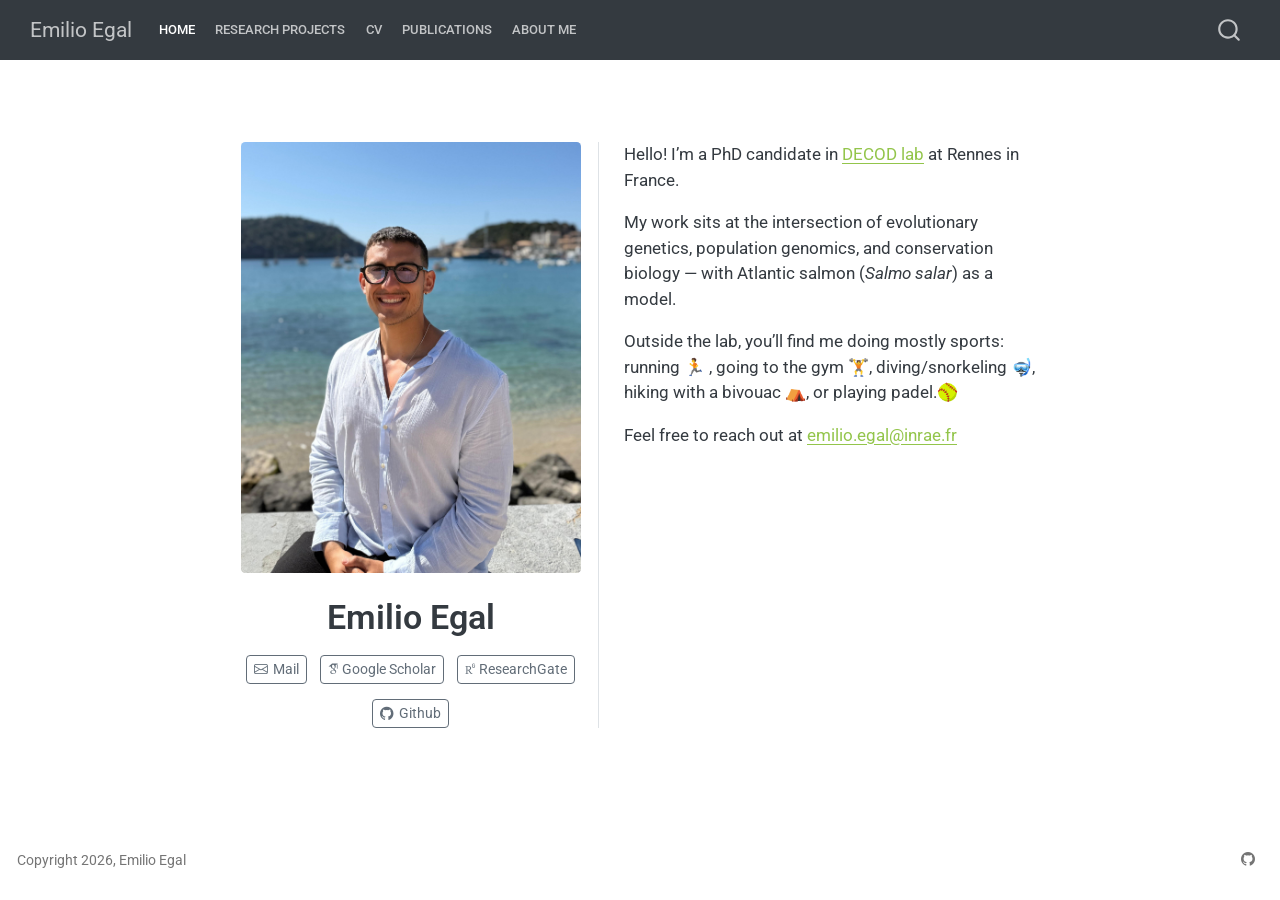
==== commit aa0de5cb: "update site" ====
--- a/docs/index.html
+++ b/docs/index.html
@@ -108,7 +108,7 @@
   </li>  
   <li class="nav-item">
     <a class="nav-link" href="./about.html"> 
-<span class="menu-text">About</span></a>
+<span class="menu-text">About Me</span></a>
   </li>  
 </ul>
           </div> <!-- /navcollapse -->
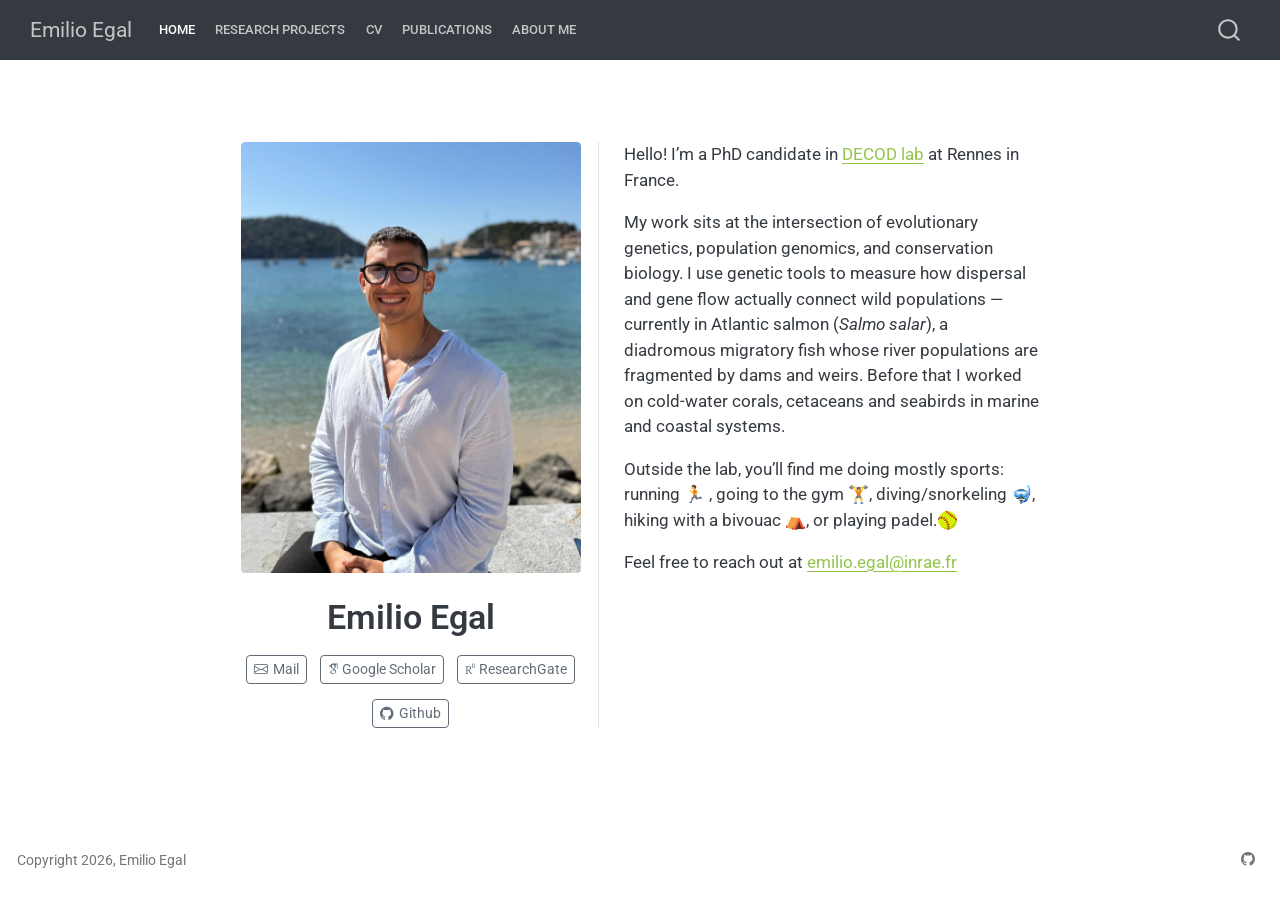
==== commit 94b7429e: "CV en pdf" ====
--- a/docs/index.html
+++ b/docs/index.html
@@ -158,7 +158,7 @@
   </div>
   <div class="about-contents"><div id="hero-heading">
 <p>Hello! I’m a PhD candidate in <a href="https://www.umr-decod.fr/en">DECOD lab</a> at Rennes in France.</p>
-<p>My work sits at the intersection of evolutionary genetics, population genomics, and conservation biology — with Atlantic salmon (<em>Salmo salar</em>) as a model.</p>
+<p>My work sits at the intersection of evolutionary genetics, population genomics, and conservation biology. I use genetic tools to measure how dispersal and gene flow actually connect wild populations — currently in Atlantic salmon (<em>Salmo salar</em>), a diadromous migratory fish whose river populations are fragmented by dams and weirs. Before that I worked on cold-water corals, cetaceans and seabirds in marine and coastal systems.</p>
 <p>Outside the lab, you’ll find me doing mostly sports: running 🏃 , going to the gym 🏋️, diving/snorkeling 🤿, hiking with a bivouac ⛺, or playing padel.🥎</p>
 <p>Feel free to reach out at <a href="mailto:emilio.egal@inrae.fr">emilio.egal@inrae.fr</a></p>
 </div></div>
